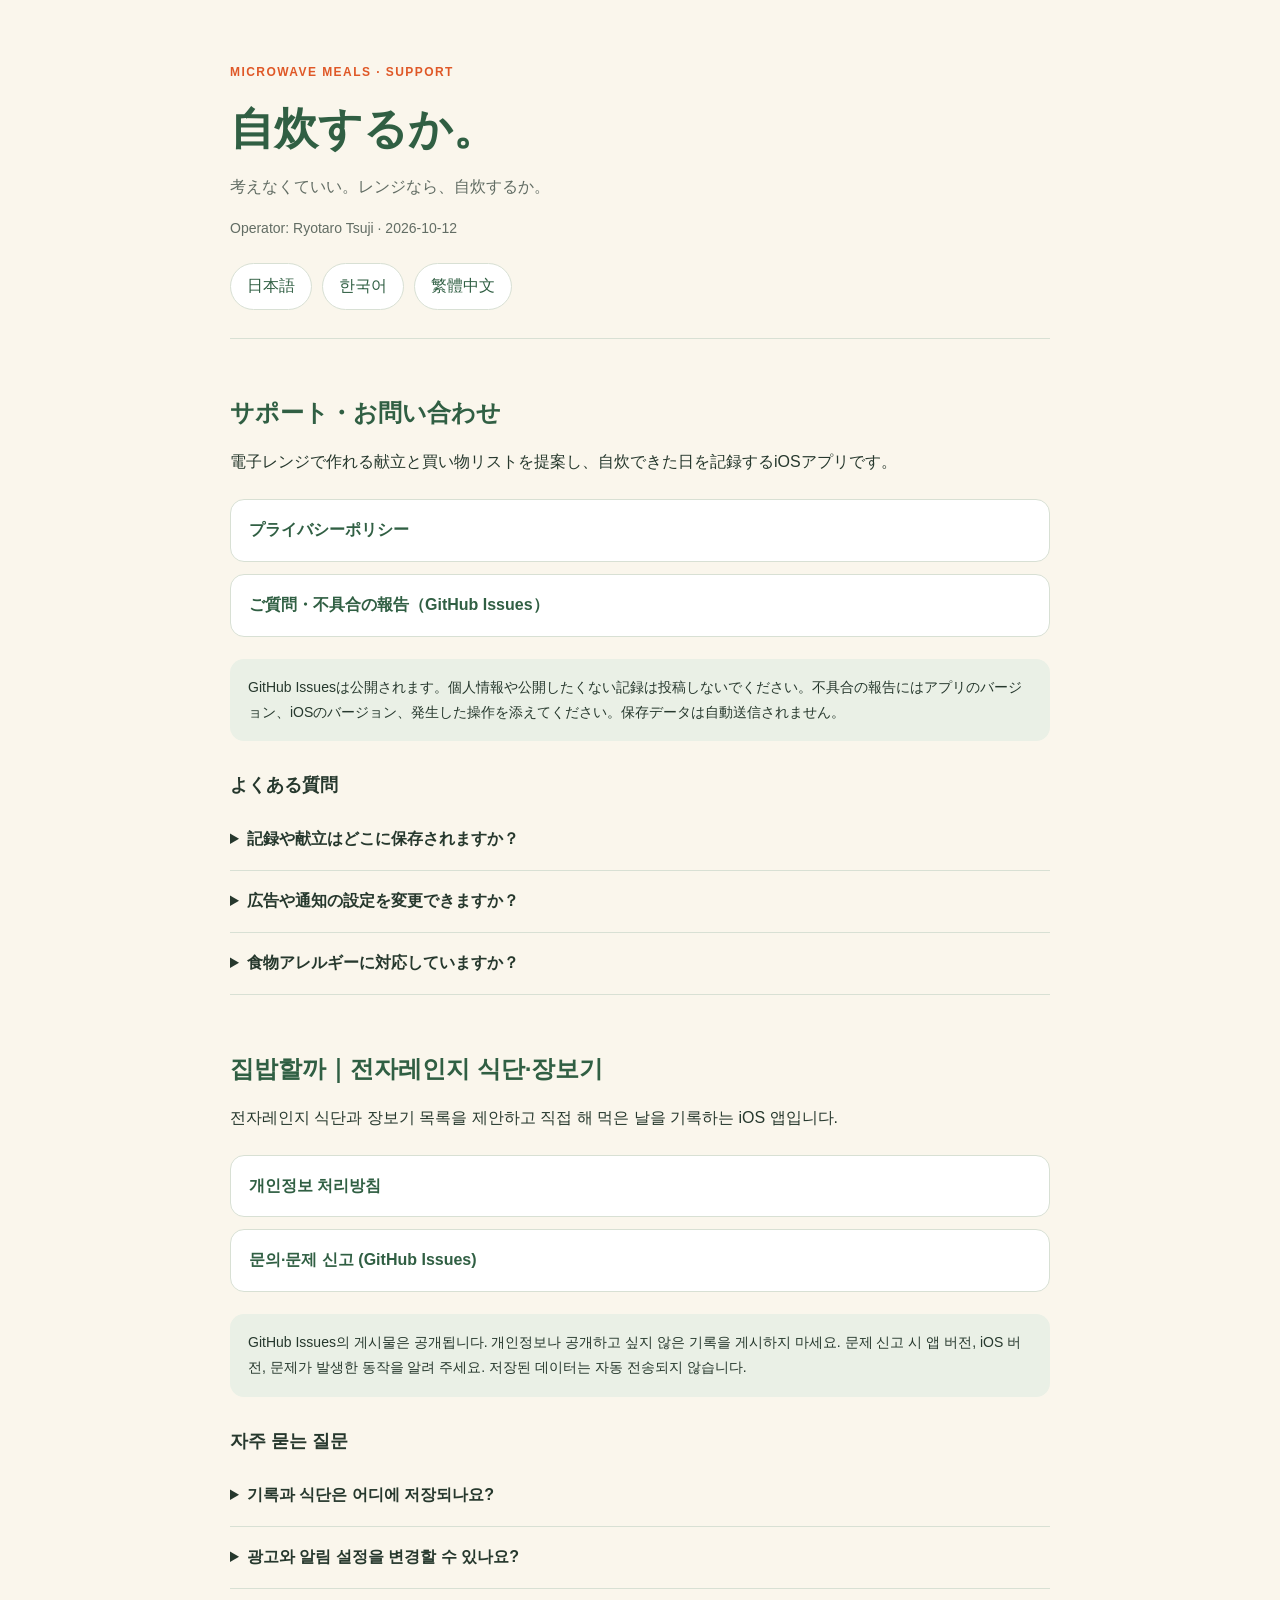
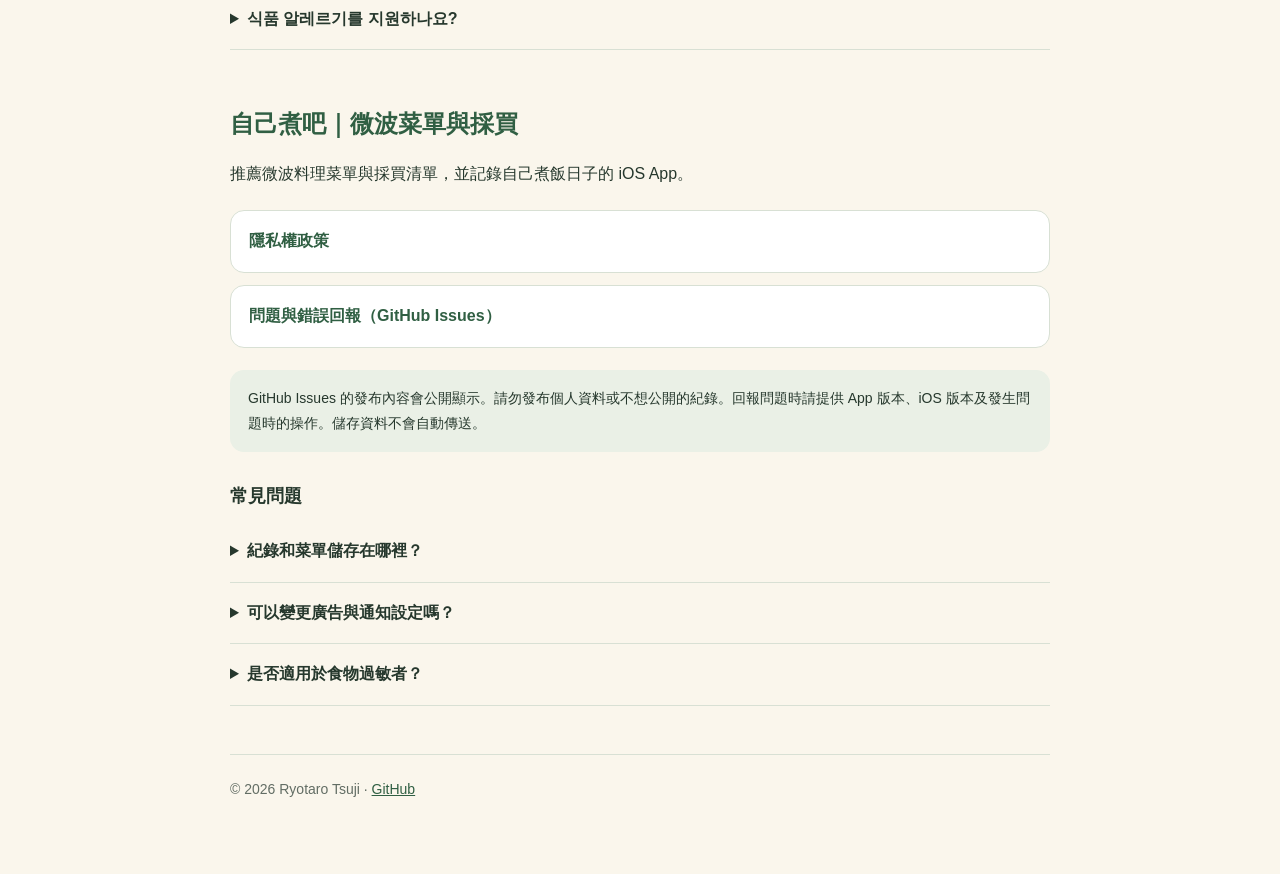
==== index.html @ 78d51951 "Publish Jisui Suruka support and privacy pages in three languages" ====
<!doctype html>
<html lang="ja">
<head><meta charset="utf-8"><meta name="viewport" content="width=device-width, initial-scale=1"><title>自炊するか｜レンジ飯の献立と買い物 サポート</title><meta name="description" content="自炊するか・집밥할까・自己煮吧 — support and privacy"><link rel="stylesheet" href="style.css"></head>
<body><main><header><p class="eyebrow">MICROWAVE MEALS · SUPPORT</p><h1>自炊するか。</h1><p class="lead">考えなくていい。レンジなら、自炊するか。</p><p class="meta">Operator: Ryotaro Tsuji · 2026-10-12</p><nav aria-label="Language"><a href="#ja" lang="ja">日本語</a><a href="#ko" lang="ko">한국어</a><a href="#zh-Hant" lang="zh-Hant">繁體中文</a></nav></header>
<section id="ja" lang="ja"><h2>サポート・お問い合わせ</h2><p>電子レンジで作れる献立と買い物リストを提案し、自炊できた日を記録するiOSアプリです。</p><div class="links"><a href="privacy-policy.html#ja">プライバシーポリシー</a><a href="https://github.com/tarochi94/jisuisuruka-privacy/issues">ご質問・不具合の報告（GitHub Issues）</a></div><p class="notice">GitHub Issuesは公開されます。個人情報や公開したくない記録は投稿しないでください。不具合の報告にはアプリのバージョン、iOSのバージョン、発生した操作を添えてください。保存データは自動送信されません。</p><h3>よくある質問</h3><details><summary>記録や献立はどこに保存されますか？</summary><p>端末内に保存されます。アカウント登録やクラウド同期はありません。アプリを削除すると保存データも削除されます。</p></details><details><summary>広告や通知の設定を変更できますか？</summary><p>夕食前の通知はアプリの設定で変更できます。対象地域で必要な場合は「広告のプライバシー設定」も表示されます。トラッキングの許可はiOSの設定で変更できます。</p></details><details><summary>食物アレルギーに対応していますか？</summary><p>避けたい食材の設定はアレルギー対応を保証しません。調味料を含む原材料表示を確認してください。加熱時間は目安であり、容器・食材量・電子レンジにより異なります。</p></details></section>
<section id="ko" lang="ko"><h2>집밥할까｜전자레인지 식단·장보기</h2><p>전자레인지 식단과 장보기 목록을 제안하고 직접 해 먹은 날을 기록하는 iOS 앱입니다.</p><div class="links"><a href="privacy-policy.html#ko">개인정보 처리방침</a><a href="https://github.com/tarochi94/jisuisuruka-privacy/issues">문의·문제 신고 (GitHub Issues)</a></div><p class="notice">GitHub Issues의 게시물은 공개됩니다. 개인정보나 공개하고 싶지 않은 기록을 게시하지 마세요. 문제 신고 시 앱 버전, iOS 버전, 문제가 발생한 동작을 알려 주세요. 저장된 데이터는 자동 전송되지 않습니다.</p><h3>자주 묻는 질문</h3><details><summary>기록과 식단은 어디에 저장되나요?</summary><p>기기에 저장됩니다. 계정 등록이나 클라우드 동기화는 없습니다. 앱을 삭제하면 저장된 데이터도 삭제됩니다.</p></details><details><summary>광고와 알림 설정을 변경할 수 있나요?</summary><p>저녁 식사 전 알림은 앱 설정에서 변경할 수 있습니다. 해당 지역에서 필요할 때 광고 개인정보 설정도 표시됩니다. 추적 허가는 iOS 설정에서 변경할 수 있습니다.</p></details><details><summary>식품 알레르기를 지원하나요?</summary><p>피하고 싶은 재료 설정은 알레르기 대응을 보장하지 않습니다. 조미료를 포함한 원재료 표시를 확인해 주세요. 가열 시간은 참고용이며 용기, 식재료 양, 전자레인지에 따라 달라집니다.</p></details></section>
<section id="zh-Hant" lang="zh-Hant"><h2>自己煮吧｜微波菜單與採買</h2><p>推薦微波料理菜單與採買清單，並記錄自己煮飯日子的 iOS App。</p><div class="links"><a href="privacy-policy.html#zh-Hant">隱私權政策</a><a href="https://github.com/tarochi94/jisuisuruka-privacy/issues">問題與錯誤回報（GitHub Issues）</a></div><p class="notice">GitHub Issues 的發布內容會公開顯示。請勿發布個人資料或不想公開的紀錄。回報問題時請提供 App 版本、iOS 版本及發生問題時的操作。儲存資料不會自動傳送。</p><h3>常見問題</h3><details><summary>紀錄和菜單儲存在哪裡？</summary><p>資料儲存在裝置上，沒有帳號註冊或雲端同步。刪除 App 時也會刪除儲存資料。</p></details><details><summary>可以變更廣告與通知設定嗎？</summary><p>晚餐前通知可在 App 設定中變更。在適用地區需要時，也會顯示廣告隱私設定。追蹤許可可在 iOS 設定中變更。</p></details><details><summary>是否適用於食物過敏者？</summary><p>想避開的食材設定不保證適用於食物過敏者。請確認包括調味料在內的原料標示。加熱時間僅供參考，會因容器、食材量與微波爐而異。</p></details></section><footer>© 2026 Ryotaro Tsuji · <a href="https://github.com/tarochi94/jisuisuruka-privacy">GitHub</a></footer></main></body></html>
---- style.css ----
:root{color-scheme:light;--green:#305f43;--ink:#26382d;--muted:#626d64;--cream:#faf6ec;--line:#d8e0d4;--orange:#df5827}*{box-sizing:border-box}body{margin:0;background:var(--cream);color:var(--ink);font-family:-apple-system,BlinkMacSystemFont,"Hiragino Sans","Noto Sans",sans-serif;line-height:1.8}main{width:min(820px,calc(100% - 36px));margin:auto;padding:48px 0 72px}header{border-bottom:1px solid var(--line);padding:0 0 28px}h1{font-size:clamp(27px,6vw,44px);line-height:1.4;color:var(--green);margin:10px 0}h2{font-size:24px;color:var(--green);margin:0 0 12px}h3{font-size:18px;margin:28px 0 8px}p{margin:14px 0}a{color:var(--green);overflow-wrap:anywhere}a:hover{text-decoration-thickness:2px}a:focus-visible,summary:focus-visible{outline:3px solid var(--orange);outline-offset:4px}.eyebrow{font-size:12px;letter-spacing:.12em;font-weight:700;color:var(--orange)}.lead,.meta{color:var(--muted)}.meta{font-size:14px}nav{display:flex;flex-wrap:wrap;gap:10px;margin-top:22px}nav a{background:white;border:1px solid var(--line);border-radius:24px;padding:8px 16px;text-decoration:none}section{margin-top:44px;padding-top:8px;scroll-margin-top:20px}.links{display:grid;gap:12px;margin:22px 0}.links a{padding:16px 18px;background:white;border:1px solid var(--line);border-radius:14px;text-decoration:none;font-weight:600}.notice{background:#eaf0e6;padding:16px 18px;border-radius:14px;font-size:14px}details{border-bottom:1px solid var(--line);padding:16px 0}summary{cursor:pointer;font-weight:600}footer{margin-top:48px;padding-top:22px;border-top:1px solid var(--line);font-size:14px;color:var(--muted)}
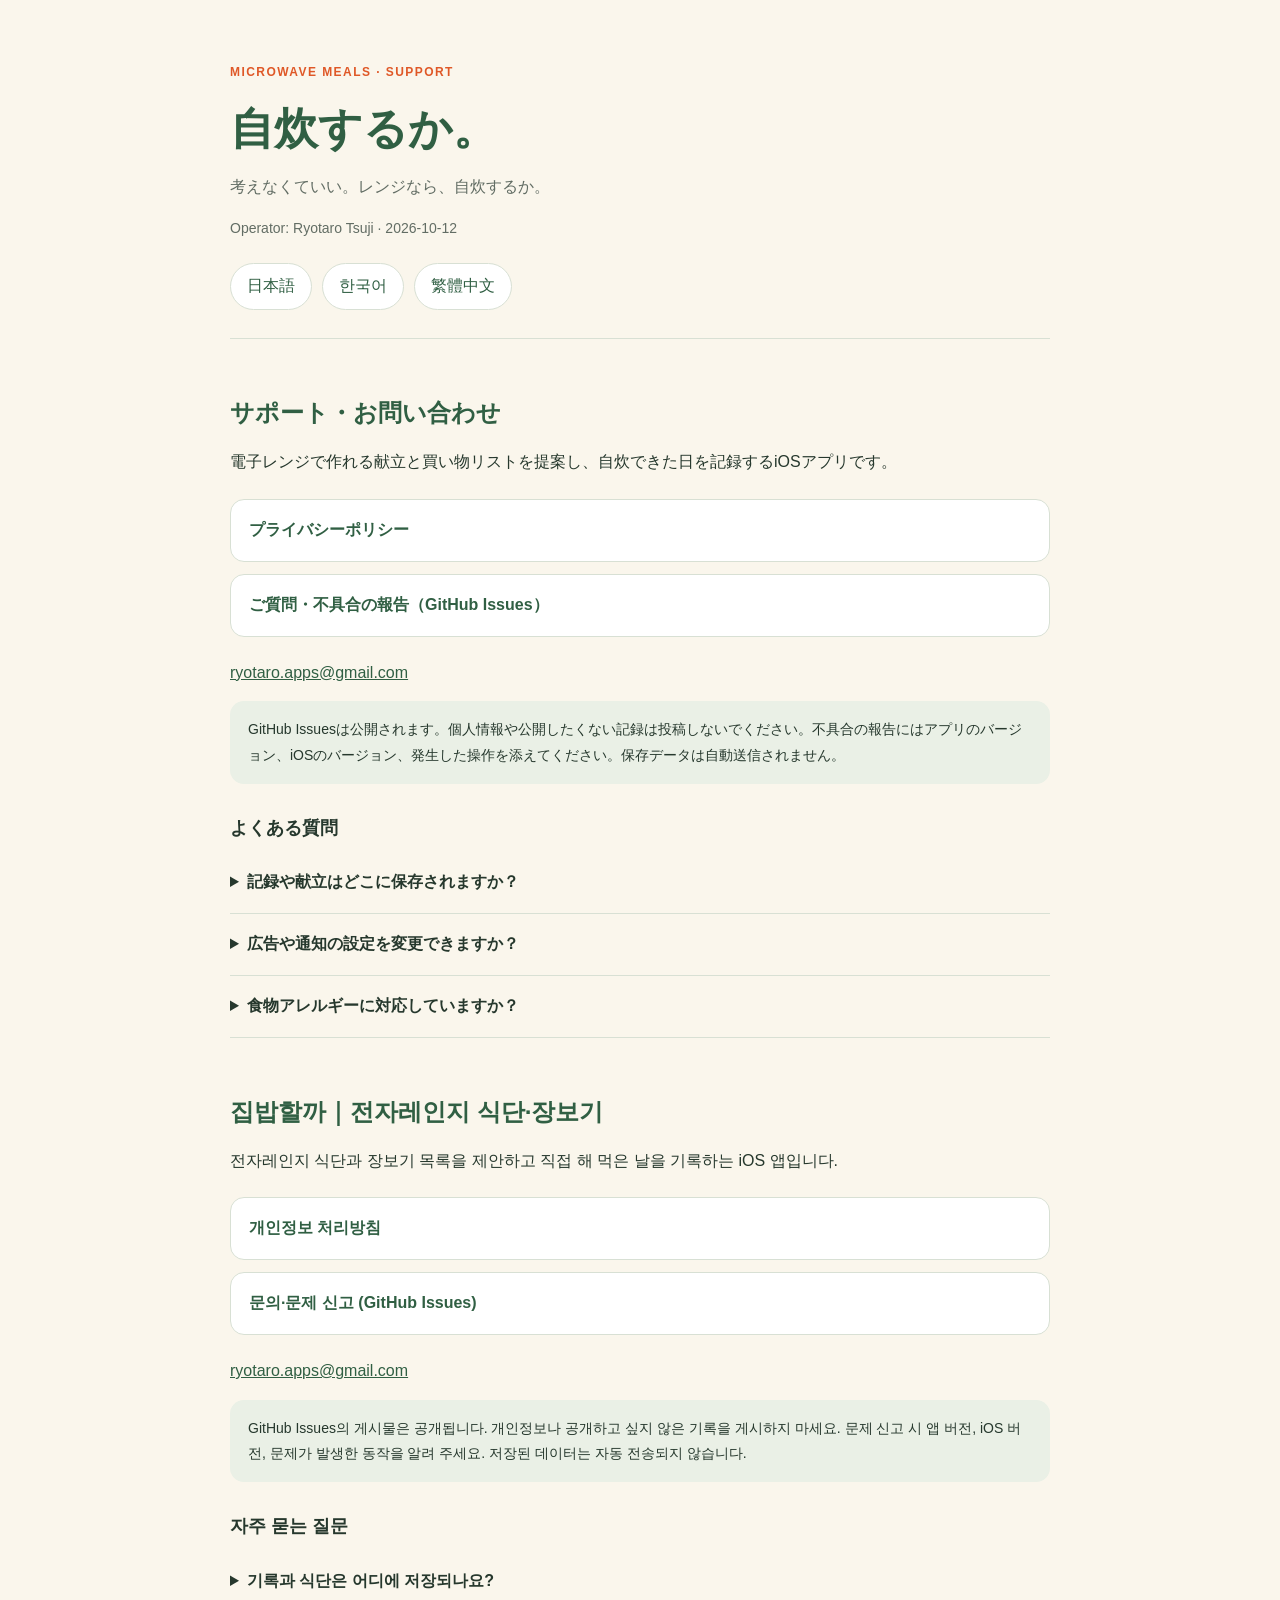
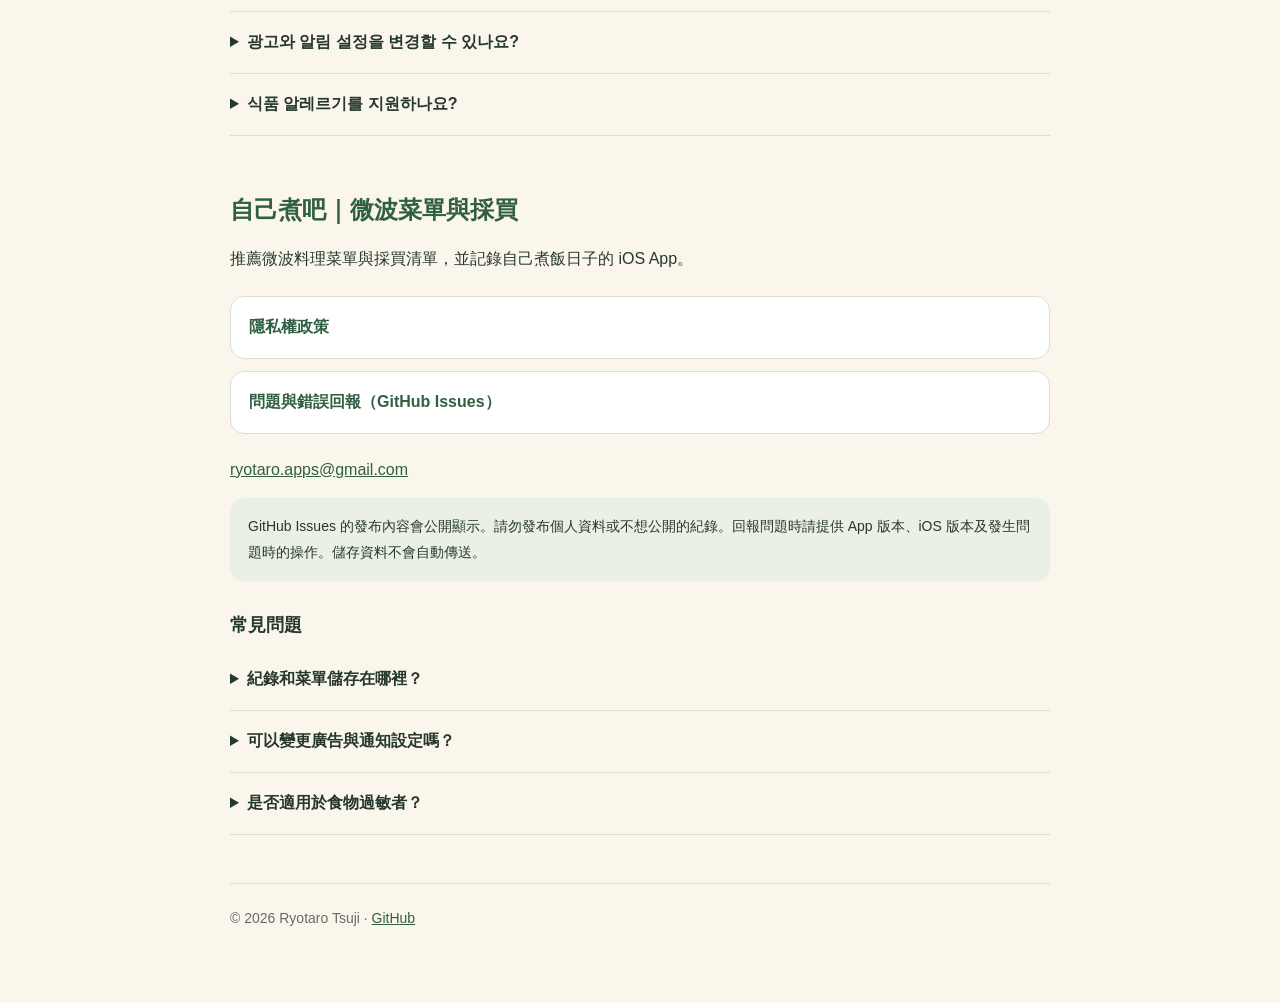
==== commit 9bb6233c: "Use the existing public support email" ====
--- a/index.html
+++ b/index.html
@@ -2,6 +2,6 @@
 <html lang="ja">
 <head><meta charset="utf-8"><meta name="viewport" content="width=device-width, initial-scale=1"><title>自炊するか｜レンジ飯の献立と買い物 サポート</title><meta name="description" content="自炊するか・집밥할까・自己煮吧 — support and privacy"><link rel="stylesheet" href="style.css"></head>
 <body><main><header><p class="eyebrow">MICROWAVE MEALS · SUPPORT</p><h1>自炊するか。</h1><p class="lead">考えなくていい。レンジなら、自炊するか。</p><p class="meta">Operator: Ryotaro Tsuji · 2026-10-12</p><nav aria-label="Language"><a href="#ja" lang="ja">日本語</a><a href="#ko" lang="ko">한국어</a><a href="#zh-Hant" lang="zh-Hant">繁體中文</a></nav></header>
-<section id="ja" lang="ja"><h2>サポート・お問い合わせ</h2><p>電子レンジで作れる献立と買い物リストを提案し、自炊できた日を記録するiOSアプリです。</p><div class="links"><a href="privacy-policy.html#ja">プライバシーポリシー</a><a href="https://github.com/tarochi94/jisuisuruka-privacy/issues">ご質問・不具合の報告（GitHub Issues）</a></div><p class="notice">GitHub Issuesは公開されます。個人情報や公開したくない記録は投稿しないでください。不具合の報告にはアプリのバージョン、iOSのバージョン、発生した操作を添えてください。保存データは自動送信されません。</p><h3>よくある質問</h3><details><summary>記録や献立はどこに保存されますか？</summary><p>端末内に保存されます。アカウント登録やクラウド同期はありません。アプリを削除すると保存データも削除されます。</p></details><details><summary>広告や通知の設定を変更できますか？</summary><p>夕食前の通知はアプリの設定で変更できます。対象地域で必要な場合は「広告のプライバシー設定」も表示されます。トラッキングの許可はiOSの設定で変更できます。</p></details><details><summary>食物アレルギーに対応していますか？</summary><p>避けたい食材の設定はアレルギー対応を保証しません。調味料を含む原材料表示を確認してください。加熱時間は目安であり、容器・食材量・電子レンジにより異なります。</p></details></section>
-<section id="ko" lang="ko"><h2>집밥할까｜전자레인지 식단·장보기</h2><p>전자레인지 식단과 장보기 목록을 제안하고 직접 해 먹은 날을 기록하는 iOS 앱입니다.</p><div class="links"><a href="privacy-policy.html#ko">개인정보 처리방침</a><a href="https://github.com/tarochi94/jisuisuruka-privacy/issues">문의·문제 신고 (GitHub Issues)</a></div><p class="notice">GitHub Issues의 게시물은 공개됩니다. 개인정보나 공개하고 싶지 않은 기록을 게시하지 마세요. 문제 신고 시 앱 버전, iOS 버전, 문제가 발생한 동작을 알려 주세요. 저장된 데이터는 자동 전송되지 않습니다.</p><h3>자주 묻는 질문</h3><details><summary>기록과 식단은 어디에 저장되나요?</summary><p>기기에 저장됩니다. 계정 등록이나 클라우드 동기화는 없습니다. 앱을 삭제하면 저장된 데이터도 삭제됩니다.</p></details><details><summary>광고와 알림 설정을 변경할 수 있나요?</summary><p>저녁 식사 전 알림은 앱 설정에서 변경할 수 있습니다. 해당 지역에서 필요할 때 광고 개인정보 설정도 표시됩니다. 추적 허가는 iOS 설정에서 변경할 수 있습니다.</p></details><details><summary>식품 알레르기를 지원하나요?</summary><p>피하고 싶은 재료 설정은 알레르기 대응을 보장하지 않습니다. 조미료를 포함한 원재료 표시를 확인해 주세요. 가열 시간은 참고용이며 용기, 식재료 양, 전자레인지에 따라 달라집니다.</p></details></section>
-<section id="zh-Hant" lang="zh-Hant"><h2>自己煮吧｜微波菜單與採買</h2><p>推薦微波料理菜單與採買清單，並記錄自己煮飯日子的 iOS App。</p><div class="links"><a href="privacy-policy.html#zh-Hant">隱私權政策</a><a href="https://github.com/tarochi94/jisuisuruka-privacy/issues">問題與錯誤回報（GitHub Issues）</a></div><p class="notice">GitHub Issues 的發布內容會公開顯示。請勿發布個人資料或不想公開的紀錄。回報問題時請提供 App 版本、iOS 版本及發生問題時的操作。儲存資料不會自動傳送。</p><h3>常見問題</h3><details><summary>紀錄和菜單儲存在哪裡？</summary><p>資料儲存在裝置上，沒有帳號註冊或雲端同步。刪除 App 時也會刪除儲存資料。</p></details><details><summary>可以變更廣告與通知設定嗎？</summary><p>晚餐前通知可在 App 設定中變更。在適用地區需要時，也會顯示廣告隱私設定。追蹤許可可在 iOS 設定中變更。</p></details><details><summary>是否適用於食物過敏者？</summary><p>想避開的食材設定不保證適用於食物過敏者。請確認包括調味料在內的原料標示。加熱時間僅供參考，會因容器、食材量與微波爐而異。</p></details></section><footer>© 2026 Ryotaro Tsuji · <a href="https://github.com/tarochi94/jisuisuruka-privacy">GitHub</a></footer></main></body></html>
+<section id="ja" lang="ja"><h2>サポート・お問い合わせ</h2><p>電子レンジで作れる献立と買い物リストを提案し、自炊できた日を記録するiOSアプリです。</p><div class="links"><a href="privacy-policy.html#ja">プライバシーポリシー</a><a href="https://github.com/tarochi94/jisuisuruka-privacy/issues">ご質問・不具合の報告（GitHub Issues）</a></div><p><a href="mailto:ryotaro.apps@gmail.com">ryotaro.apps@gmail.com</a></p><p class="notice">GitHub Issuesは公開されます。個人情報や公開したくない記録は投稿しないでください。不具合の報告にはアプリのバージョン、iOSのバージョン、発生した操作を添えてください。保存データは自動送信されません。</p><h3>よくある質問</h3><details><summary>記録や献立はどこに保存されますか？</summary><p>端末内に保存されます。アカウント登録やクラウド同期はありません。アプリを削除すると保存データも削除されます。</p></details><details><summary>広告や通知の設定を変更できますか？</summary><p>夕食前の通知はアプリの設定で変更できます。対象地域で必要な場合は「広告のプライバシー設定」も表示されます。トラッキングの許可はiOSの設定で変更できます。</p></details><details><summary>食物アレルギーに対応していますか？</summary><p>避けたい食材の設定はアレルギー対応を保証しません。調味料を含む原材料表示を確認してください。加熱時間は目安であり、容器・食材量・電子レンジにより異なります。</p></details></section>
+<section id="ko" lang="ko"><h2>집밥할까｜전자레인지 식단·장보기</h2><p>전자레인지 식단과 장보기 목록을 제안하고 직접 해 먹은 날을 기록하는 iOS 앱입니다.</p><div class="links"><a href="privacy-policy.html#ko">개인정보 처리방침</a><a href="https://github.com/tarochi94/jisuisuruka-privacy/issues">문의·문제 신고 (GitHub Issues)</a></div><p><a href="mailto:ryotaro.apps@gmail.com">ryotaro.apps@gmail.com</a></p><p class="notice">GitHub Issues의 게시물은 공개됩니다. 개인정보나 공개하고 싶지 않은 기록을 게시하지 마세요. 문제 신고 시 앱 버전, iOS 버전, 문제가 발생한 동작을 알려 주세요. 저장된 데이터는 자동 전송되지 않습니다.</p><h3>자주 묻는 질문</h3><details><summary>기록과 식단은 어디에 저장되나요?</summary><p>기기에 저장됩니다. 계정 등록이나 클라우드 동기화는 없습니다. 앱을 삭제하면 저장된 데이터도 삭제됩니다.</p></details><details><summary>광고와 알림 설정을 변경할 수 있나요?</summary><p>저녁 식사 전 알림은 앱 설정에서 변경할 수 있습니다. 해당 지역에서 필요할 때 광고 개인정보 설정도 표시됩니다. 추적 허가는 iOS 설정에서 변경할 수 있습니다.</p></details><details><summary>식품 알레르기를 지원하나요?</summary><p>피하고 싶은 재료 설정은 알레르기 대응을 보장하지 않습니다. 조미료를 포함한 원재료 표시를 확인해 주세요. 가열 시간은 참고용이며 용기, 식재료 양, 전자레인지에 따라 달라집니다.</p></details></section>
+<section id="zh-Hant" lang="zh-Hant"><h2>自己煮吧｜微波菜單與採買</h2><p>推薦微波料理菜單與採買清單，並記錄自己煮飯日子的 iOS App。</p><div class="links"><a href="privacy-policy.html#zh-Hant">隱私權政策</a><a href="https://github.com/tarochi94/jisuisuruka-privacy/issues">問題與錯誤回報（GitHub Issues）</a></div><p><a href="mailto:ryotaro.apps@gmail.com">ryotaro.apps@gmail.com</a></p><p class="notice">GitHub Issues 的發布內容會公開顯示。請勿發布個人資料或不想公開的紀錄。回報問題時請提供 App 版本、iOS 版本及發生問題時的操作。儲存資料不會自動傳送。</p><h3>常見問題</h3><details><summary>紀錄和菜單儲存在哪裡？</summary><p>資料儲存在裝置上，沒有帳號註冊或雲端同步。刪除 App 時也會刪除儲存資料。</p></details><details><summary>可以變更廣告與通知設定嗎？</summary><p>晚餐前通知可在 App 設定中變更。在適用地區需要時，也會顯示廣告隱私設定。追蹤許可可在 iOS 設定中變更。</p></details><details><summary>是否適用於食物過敏者？</summary><p>想避開的食材設定不保證適用於食物過敏者。請確認包括調味料在內的原料標示。加熱時間僅供參考，會因容器、食材量與微波爐而異。</p></details></section><footer>© 2026 Ryotaro Tsuji · <a href="https://github.com/tarochi94/jisuisuruka-privacy">GitHub</a></footer></main></body></html>
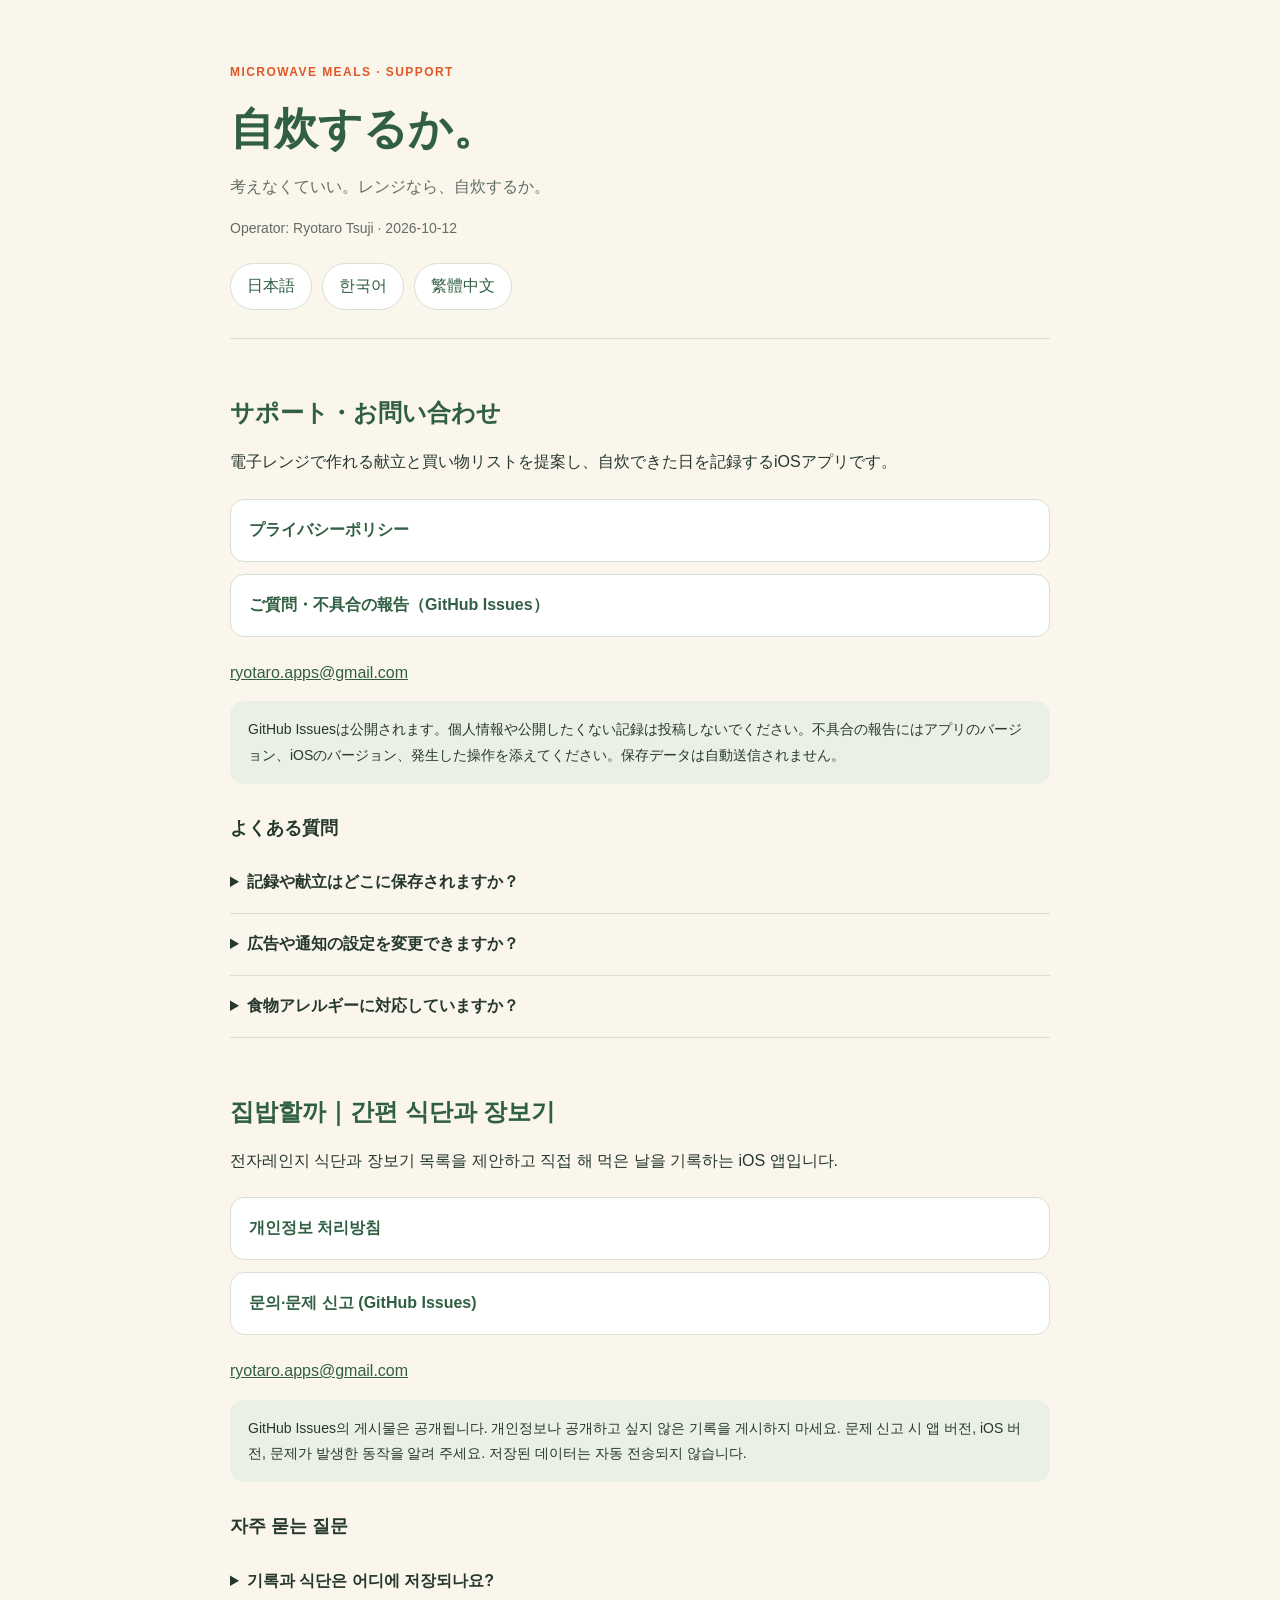
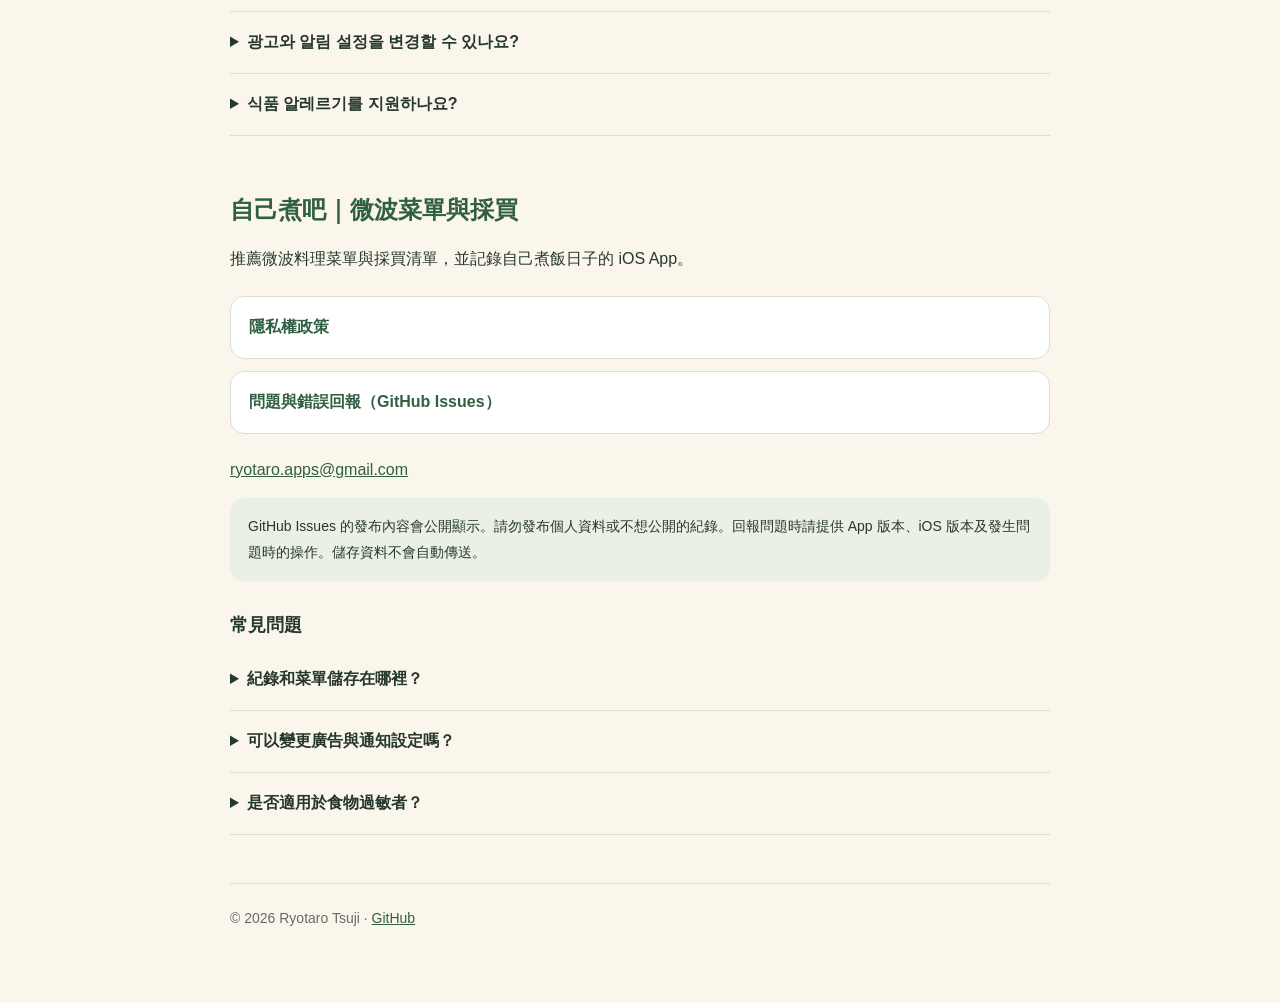
==== commit 69901b2c: "Align Korean support title with App Store name" ====
--- a/index.html
+++ b/index.html
@@ -3,5 +3,5 @@
 <head><meta charset="utf-8"><meta name="viewport" content="width=device-width, initial-scale=1"><title>自炊するか｜レンジ飯の献立と買い物 サポート</title><meta name="description" content="自炊するか・집밥할까・自己煮吧 — support and privacy"><link rel="stylesheet" href="style.css"></head>
 <body><main><header><p class="eyebrow">MICROWAVE MEALS · SUPPORT</p><h1>自炊するか。</h1><p class="lead">考えなくていい。レンジなら、自炊するか。</p><p class="meta">Operator: Ryotaro Tsuji · 2026-10-12</p><nav aria-label="Language"><a href="#ja" lang="ja">日本語</a><a href="#ko" lang="ko">한국어</a><a href="#zh-Hant" lang="zh-Hant">繁體中文</a></nav></header>
 <section id="ja" lang="ja"><h2>サポート・お問い合わせ</h2><p>電子レンジで作れる献立と買い物リストを提案し、自炊できた日を記録するiOSアプリです。</p><div class="links"><a href="privacy-policy.html#ja">プライバシーポリシー</a><a href="https://github.com/tarochi94/jisuisuruka-privacy/issues">ご質問・不具合の報告（GitHub Issues）</a></div><p><a href="mailto:ryotaro.apps@gmail.com">ryotaro.apps@gmail.com</a></p><p class="notice">GitHub Issuesは公開されます。個人情報や公開したくない記録は投稿しないでください。不具合の報告にはアプリのバージョン、iOSのバージョン、発生した操作を添えてください。保存データは自動送信されません。</p><h3>よくある質問</h3><details><summary>記録や献立はどこに保存されますか？</summary><p>端末内に保存されます。アカウント登録やクラウド同期はありません。アプリを削除すると保存データも削除されます。</p></details><details><summary>広告や通知の設定を変更できますか？</summary><p>夕食前の通知はアプリの設定で変更できます。対象地域で必要な場合は「広告のプライバシー設定」も表示されます。トラッキングの許可はiOSの設定で変更できます。</p></details><details><summary>食物アレルギーに対応していますか？</summary><p>避けたい食材の設定はアレルギー対応を保証しません。調味料を含む原材料表示を確認してください。加熱時間は目安であり、容器・食材量・電子レンジにより異なります。</p></details></section>
-<section id="ko" lang="ko"><h2>집밥할까｜전자레인지 식단·장보기</h2><p>전자레인지 식단과 장보기 목록을 제안하고 직접 해 먹은 날을 기록하는 iOS 앱입니다.</p><div class="links"><a href="privacy-policy.html#ko">개인정보 처리방침</a><a href="https://github.com/tarochi94/jisuisuruka-privacy/issues">문의·문제 신고 (GitHub Issues)</a></div><p><a href="mailto:ryotaro.apps@gmail.com">ryotaro.apps@gmail.com</a></p><p class="notice">GitHub Issues의 게시물은 공개됩니다. 개인정보나 공개하고 싶지 않은 기록을 게시하지 마세요. 문제 신고 시 앱 버전, iOS 버전, 문제가 발생한 동작을 알려 주세요. 저장된 데이터는 자동 전송되지 않습니다.</p><h3>자주 묻는 질문</h3><details><summary>기록과 식단은 어디에 저장되나요?</summary><p>기기에 저장됩니다. 계정 등록이나 클라우드 동기화는 없습니다. 앱을 삭제하면 저장된 데이터도 삭제됩니다.</p></details><details><summary>광고와 알림 설정을 변경할 수 있나요?</summary><p>저녁 식사 전 알림은 앱 설정에서 변경할 수 있습니다. 해당 지역에서 필요할 때 광고 개인정보 설정도 표시됩니다. 추적 허가는 iOS 설정에서 변경할 수 있습니다.</p></details><details><summary>식품 알레르기를 지원하나요?</summary><p>피하고 싶은 재료 설정은 알레르기 대응을 보장하지 않습니다. 조미료를 포함한 원재료 표시를 확인해 주세요. 가열 시간은 참고용이며 용기, 식재료 양, 전자레인지에 따라 달라집니다.</p></details></section>
+<section id="ko" lang="ko"><h2>집밥할까｜간편 식단과 장보기</h2><p>전자레인지 식단과 장보기 목록을 제안하고 직접 해 먹은 날을 기록하는 iOS 앱입니다.</p><div class="links"><a href="privacy-policy.html#ko">개인정보 처리방침</a><a href="https://github.com/tarochi94/jisuisuruka-privacy/issues">문의·문제 신고 (GitHub Issues)</a></div><p><a href="mailto:ryotaro.apps@gmail.com">ryotaro.apps@gmail.com</a></p><p class="notice">GitHub Issues의 게시물은 공개됩니다. 개인정보나 공개하고 싶지 않은 기록을 게시하지 마세요. 문제 신고 시 앱 버전, iOS 버전, 문제가 발생한 동작을 알려 주세요. 저장된 데이터는 자동 전송되지 않습니다.</p><h3>자주 묻는 질문</h3><details><summary>기록과 식단은 어디에 저장되나요?</summary><p>기기에 저장됩니다. 계정 등록이나 클라우드 동기화는 없습니다. 앱을 삭제하면 저장된 데이터도 삭제됩니다.</p></details><details><summary>광고와 알림 설정을 변경할 수 있나요?</summary><p>저녁 식사 전 알림은 앱 설정에서 변경할 수 있습니다. 해당 지역에서 필요할 때 광고 개인정보 설정도 표시됩니다. 추적 허가는 iOS 설정에서 변경할 수 있습니다.</p></details><details><summary>식품 알레르기를 지원하나요?</summary><p>피하고 싶은 재료 설정은 알레르기 대응을 보장하지 않습니다. 조미료를 포함한 원재료 표시를 확인해 주세요. 가열 시간은 참고용이며 용기, 식재료 양, 전자레인지에 따라 달라집니다.</p></details></section>
 <section id="zh-Hant" lang="zh-Hant"><h2>自己煮吧｜微波菜單與採買</h2><p>推薦微波料理菜單與採買清單，並記錄自己煮飯日子的 iOS App。</p><div class="links"><a href="privacy-policy.html#zh-Hant">隱私權政策</a><a href="https://github.com/tarochi94/jisuisuruka-privacy/issues">問題與錯誤回報（GitHub Issues）</a></div><p><a href="mailto:ryotaro.apps@gmail.com">ryotaro.apps@gmail.com</a></p><p class="notice">GitHub Issues 的發布內容會公開顯示。請勿發布個人資料或不想公開的紀錄。回報問題時請提供 App 版本、iOS 版本及發生問題時的操作。儲存資料不會自動傳送。</p><h3>常見問題</h3><details><summary>紀錄和菜單儲存在哪裡？</summary><p>資料儲存在裝置上，沒有帳號註冊或雲端同步。刪除 App 時也會刪除儲存資料。</p></details><details><summary>可以變更廣告與通知設定嗎？</summary><p>晚餐前通知可在 App 設定中變更。在適用地區需要時，也會顯示廣告隱私設定。追蹤許可可在 iOS 設定中變更。</p></details><details><summary>是否適用於食物過敏者？</summary><p>想避開的食材設定不保證適用於食物過敏者。請確認包括調味料在內的原料標示。加熱時間僅供參考，會因容器、食材量與微波爐而異。</p></details></section><footer>© 2026 Ryotaro Tsuji · <a href="https://github.com/tarochi94/jisuisuruka-privacy">GitHub</a></footer></main></body></html>
